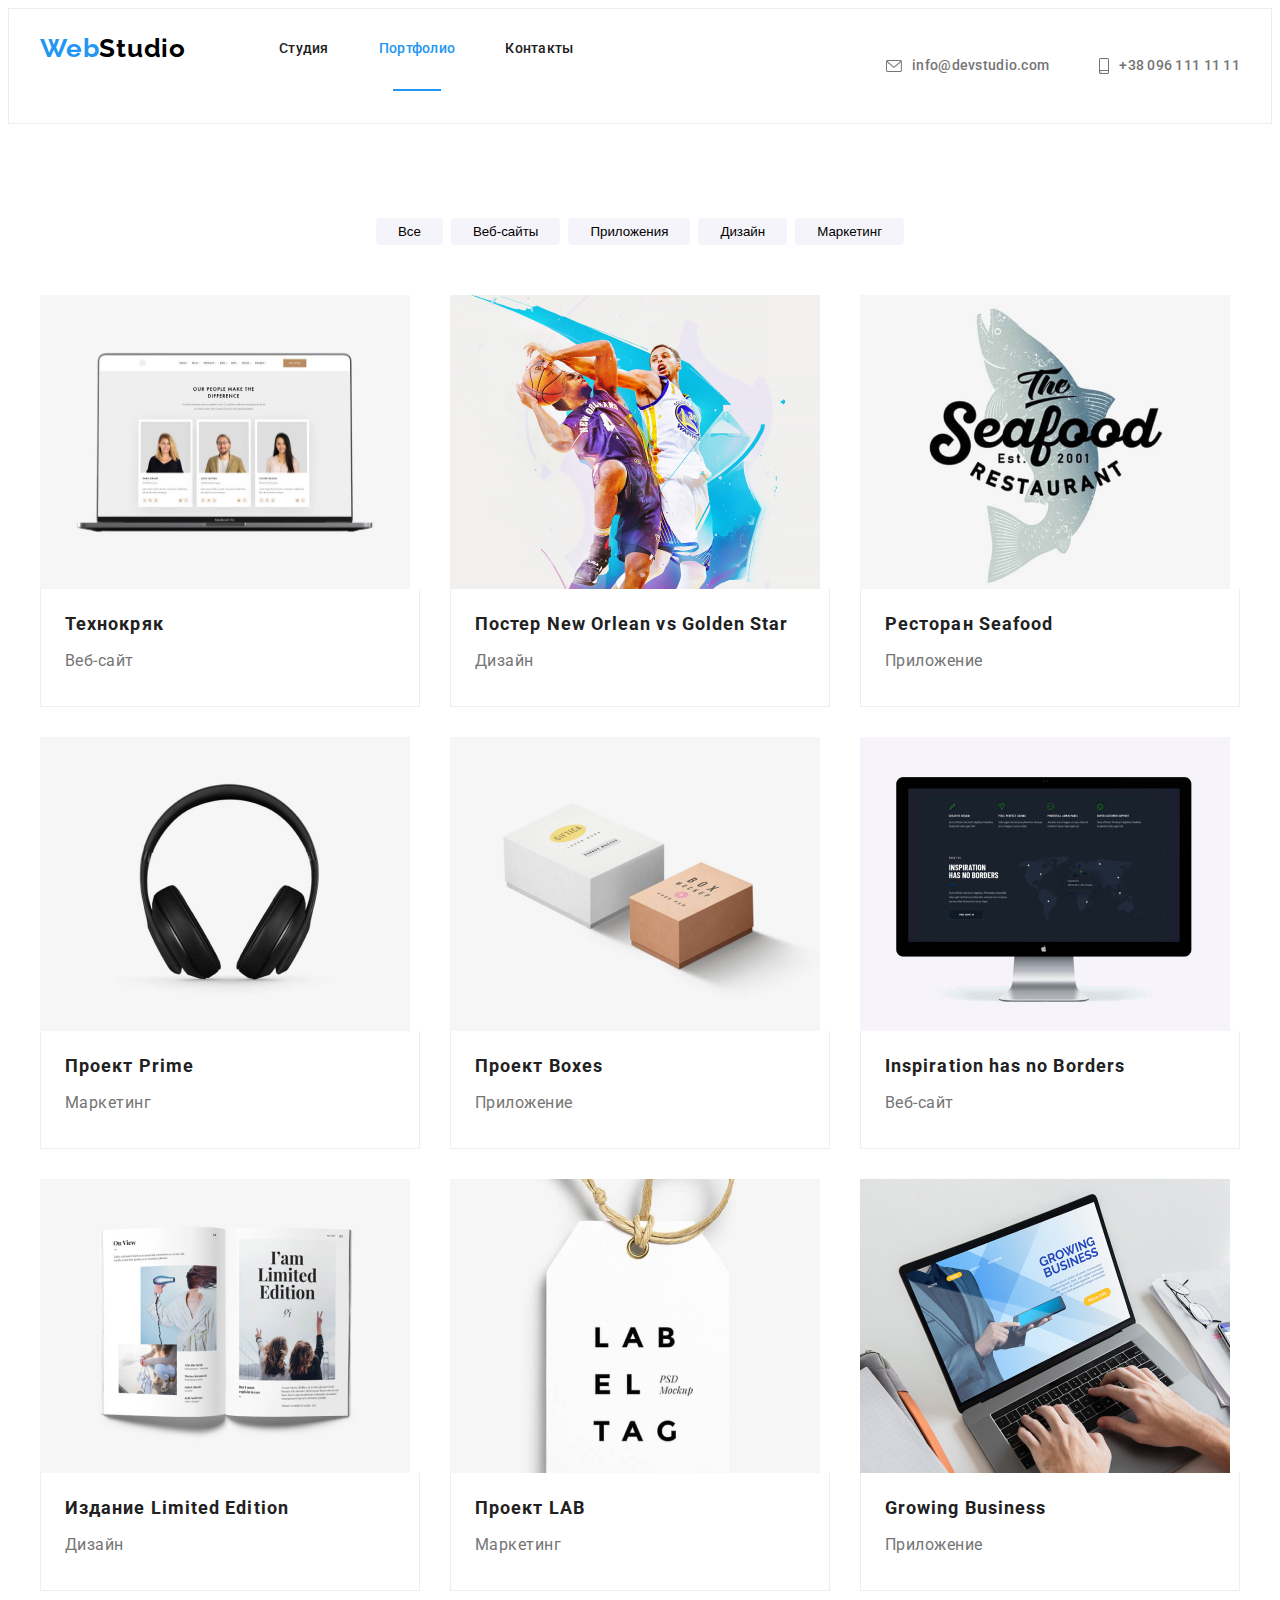
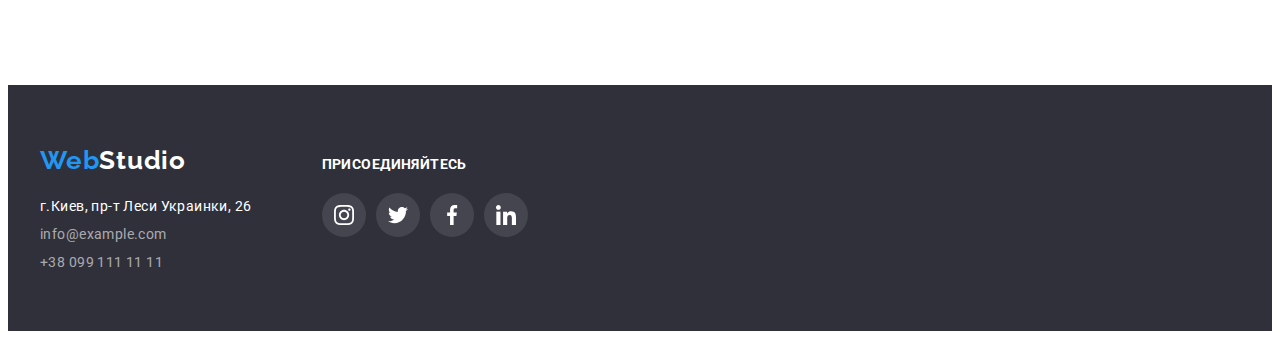
==== portfolio.html @ cdd76d54 "transition" ====
<!DOCTYPE html>
<html lang="ru">

<head>
    <meta http-equiv="X-UA-Compatible" content="IE=edge">
    <meta name="viewport" content="width=device-width, initial-scale=1.0">
    <title>WebStudio</title>
    <link rel="preconnect" href="https://fonts.gstatic.com">
    <link href="https://fonts.googleapis.com/css2?family=Raleway:wght@700&family=Roboto:wght@400;500;700;900&display=swap"
        rel="stylesheet">
    <link rel="stylesheet" href="https://cdnjs.cloudflare.com/ajax/libs/modern-normalize/1.0.0/modern-normalize.min.css"
        integrity="sha512-ISS7cAi1PEhQ8jnbJpJZMd29NlhNj4AWYyLOSp2CE/CsHxTCu+r+t0D2yoJudVrd0/8fTVPUVDzY5Tvli75u/g=="
        crossorigin="anonymous" />
    <link rel="stylesheet" href="./css/styles.css" />

</head>

<body>
    <header class="header">
        <div class="container">
            <nav class="navigation">
                <a class="logo-h link" href="/">Web<span class="logo-part">Studio</span></a>
                    <ul class="navigation-list list">
                    <li class="navigation-list-link">
                        <a class="navigation-link link" href="./index.html">Студия</a>
                    </li>
                    <li class="navigation-list-link">
                        <a class="navigation-link link current" href="./portfolio.html">Портфолио</a>
                    </li>
                    <li class="navigation-list-link">
                        <a class="navigation-link link" href="nav-list">Контакты</a>
                    </li>
                </ul>
            </nav>
    
        <ul class="contact list">
            <li class="contact-item">
                <a class="contact-link tel link" href="mailto:info@devstudio.com">
                    <svg class="contact-icon" width="16" height="12">
                        <use href="./images/symbol-defs.svg#icon-envelope">
                        </use>
                    </svg>
                    info@devstudio.com
                </a>
            </li>
            <li class="contact-item">
                <a class="contact-link link" href="tel:+380961111111">
                    <svg class="contact-icon" width="10" height="16">
                        <use href="./images/symbol-defs.svg#icon-smartphone">
                        </use>
                    </svg>
                    +38 096 111 11 11
                </a>
            </li>
        </ul>
            </div>
        </header>


    <main>
        <section class="portfolio-items">
            <div class="container">
        <h1 class="title-none visually-hidden">Портфолио</h1>
           <h2 class="title-none visually-hidden">Элементы портфолио</h2>
                   <ul class="btn-elements list">
               <li class="buttons-text"><button class="buttons-item" type="button">Все</button>
                </li>
               <li class="buttons-text"><button class="buttons-item" type="button">Веб-сайты</button>
                </li>
               <li class="buttons-text"><button class="buttons-item" type="button">Приложения</button>
                </li>
               <li class="buttons-text"><button class="buttons-item" type="button">Дизайн</button>
                </li>
               <li class="buttons-text"><button class="buttons-item" type="button">Маркетинг</button>
                </li>
              </ul>
           

           <ul  class="images-list list">
               <li class="list-images-item">
                <a class="list-img-link link" href="#">
                    <img src="./images/portfolio/tehno.jpg" alt="Сайт технокряк" width="370"  height="294">
                    <div class="img-comment">
                      <h3 class="images-text">Технокряк</h3>
                      <p class="kind">Веб-сайт</p>
                    </div>
                </a>
               </li>

               <li class="list-images-item" >
                 <a class="list-img-link link" href="#">
                   <img src="./images/portfolio/orlean.jpg" alt="Баскетболисты в игре" width="370"  height="294">
                    <div class="img-comment">
                     <h3 class="images-text">Постер New Orlean vs Golden Star</h3>
                     <p class="kind">Дизайн</p>
                    </div>
                </a>
              </li>

               <li class="list-images-item">
                 <a class="list-img-link link" href="#">
                    <img src="./images/portfolio/seefood.jpg" alt="Сайт ресторана морской еды" width="370"  height="294">
                    <div class="img-comment">
                      <h3 class="images-text">Ресторан Seafood</h3>
                     <p class="kind">Приложение</p>
                   </div>
                 </a>
             </li>

               <li class="list-images-item">
                <a class="list-img-link link" href="#">
                   <img src="./images/portfolio/prime.jpg" alt="Стильные наушники" width="370"  height="294">
                    <div class="img-comment">
                    <h3 class="images-text">Проект Prime</h3>
                    <p class="kind">Маркетинг</p>
                  </div>
                </a>
               </li>

               <li class="list-images-item">
                <a class="list-img-link link" href="#">
                  <img src="./images/portfolio/boxes.jpg" alt="Упаковочные коробки" width="370"  height="294">
                   <div class="img-comment">
                    <h3 class="images-text">Проект Boxes</h3>
                    <p class="kind">Приложение</p>
                  </div>
                </a>
               </li>

               <li class="list-images-item">
                 <a class="list-img-link link" href="#">
                   <img src="./images/portfolio/borders.jpg" alt="Экран с изображение карты мира" width="370"  height="294">
                    <div class="img-comment">
                      <h3 class="images-text">Inspiration has no Borders</h3>
                     <p class="kind">Веб-сайт</p>
                  </div>
                  </a>                     
               </li>

               <li class="list-images-item">
                 <a class="list-img-link link" href="#">
                   <img src="./images/portfolio/limited.jpg" alt="Книга в развернутом виде" width="370"  height="294">
                     <div class="img-comment">
                     <h3 class="images-text">Издание Limited Edition</h3>
                     <p class="kind">Дизайн</p>
                </div>
                </a>
               </li>

               <li class="list-images-item">
                <a class="list-img-link link" href="#">
                   <img src="./images/portfolio/lab.jpg" alt="Бирка с названием проекта LAB" width="370"  height="294">
                   <div class="img-comment">
                     <h3 class="images-text">Проект LAB</h3>
                     <p class="kind">Маркетинг</p>
                   </div>
                </a>
               </li>

               <li class="list-images-item">
                 <a class="list-img-link link" href="#">
                   <img src="./images/portfolio/business.jpg" alt="Работа за ноутбуком" width="370"  height="294">
                    <div class="img-comment">
                     <h3 class="images-text">Growing Business</h3>
                     <p class="kind">Приложение</p>
                    </div>
                 </a>
               </li>
           </ul>
        </div>
        </section>
    </main>

<!--Футер-->
<footer class="footer">
    <div class="footer-cont container">
        <div>
        <a class="logo-f link" href="">Web<span class="logo-part-2">Studio</span></a>
        <address class="address">
            <ul class="address-list list">
                <li class="address-list">
                    <a class="address-item link" href="https://goo.gl/maps/GovJGKpDvsFY9mse7" target='_blank'
                        rel="noopener norefferer"><span class="address-city">г.Киев,
                            пр-т Леси Украинки,
                            26</span></a>
                </li>
                <li class="address-list">
                    <a class=" address-item link" href="mailto:info@example.com">info@example.com</a>
                </li>
                <li class="address-list">
                    <a class="address-item link" href="tel:+380991111111">+38 099 111 11 11</a>
                </li>
            </ul>
        </address>
     </div>
        <div class="footer-icons">
            <p class="add-to-us">присоединяйтесь</p>
            <ul class="soc-net list">
                <li class="net-list-item">
                    <a class="net-list-link" href="#">
                        <svg class="soc-net-icons">
                            <use href="./images/symbol-defs.svg#icon-instagram"></use>
                        </svg>
                    </a>
                </li>
                <li class="net-list-item">
                    <a class="net-list-link" href="#">
                        <svg class="soc-net-icons">
                            <use href="./images/symbol-defs.svg#icon-twitter"></use>
                        </svg>
                    </a>
                </li>
                <li class="net-list-item">
                    <a class="net-list-link" href="#">
                        <svg class="soc-net-icons">
                            <use href="./images/symbol-defs.svg#icon-facebook"></use>
                        </svg>
                    </a>
                </li>
                <li class="net-list-item">
                    <a class="net-list-link" href="#">
                        <svg class="soc-net-icons">
                            <use href="./images/symbol-defs.svg#icon-linkedin"></use>
                        </svg>
                    </a>
                </li>
            </ul>
        </div>

    </div>
</footer>


</body>

</html>
---- css/styles.css ----
:root {
  --main-font: 'Roboto', sans-serif;
  --secondary-font: 'Raleway', sans-serif;
  --main-text-color: #212121;
  --accent-color: #2196f3;
  --first-text-color: #ffffff;
  --second-text-color: #757575;
  --team-buttons-color: #f5f4fa;
  --footer-color: #2f303a;
  --logo-color: #000000;
  --hero-color: #2f303a;
  --main-btn-color: #188ce8;
  --section-pt: 94px;
  --section-pb: 94px;
  --net-color: #afb1b8;
}

.link {
  text-decoration: none;
}

.address {
  font-style: normal;
}

.list {
  list-style: none;
}

.link.current {
  color: var(--accent-color);
}

body {
  font-family: var(--main-font);
  color: var(--main-text-color);
  background-color: var(--first-text-color);
}

h1,
h2,
h3,
h4,
h5,
h6,
p {
  margin: 0;
}

ul,
ol {
  padding: 0;
  margin: 0;
}

img {
  display: block;
}

.container {
  width: 1200px;
  padding-left: 15px;
  padding-right: 15px;
  align-items: center;
  margin: 0 auto;
}

/*           header           */

.navigation {
  display: flex;
}

.header {
  border: 1px solid #ececec;
}

.header .container {
  display: flex;
  align-items: center;
}

.contact {
  display: flex;
  margin-left: auto;
}

.contact-item:not(:last-child) {
  margin-right: 50px;
  align-items: end;
}

.contact-link {
  display: flex;
  align-items: center;
  padding-top: 32px;
  padding-bottom: 32px;
  font-weight: 500;
  font-size: 14px;
  line-height: 1.14;
  letter-spacing: 0.02em;
  color: var(--second-text-color);
  transition-duration: 250ms;
  transition-timing-function:  cubic-bezier(0.4, 0, 0.2, 1);
}

.contact-link:hover,
.contact-link:focus {
  color: var(--accent-color);
}

.contact-icon {
  margin-right: 10px;
  fill: currentColor;
}

.logo-h {
  margin-right: 93px;
  padding-top: 24px;
  padding-bottom: 25px;
  font-family: var(--secondary-font);
  font-weight: 700;
  font-size: 26px;
  line-height: 1.19;
  letter-spacing: 0.03em;
  color: var(--accent-color);
}

.logo-f {
  font-family: var(--secondary-font);
  font-weight: 700;
  font-size: 26px;
  line-height: 1.19;
  letter-spacing: 0.03em;
  color: var(--accent-color);
}

.logo-part {
  color: var(--logo-color);
}

.navigation-list {
  display: flex;
}

.navigation-list-link:not(:last-child) {
  margin-right: 50px;
}

.navigation-link {
  display: block;
  padding-bottom: 32px;
  padding-top: 32px;
  min-height: 16px;
  font-weight: 500;
  font-size: 14px;
  line-height: 1.14;
  letter-spacing: 0.02em;
  color: var(--main-text-color);
  transition-duration: 250ms;
  transition-timing-function:  cubic-bezier(0.4, 0, 0.2, 1);
}

.navigation-link:hover,
.navigation-link:focus {
  color: var(--accent-color);
}


.current::after {
display: block;
content: "";
width: 48px;
height: 2px;
background-color: var(--accent-color);
margin: 0 auto;
margin-top: 32px;


color: --accent-color;
}

/*           END header           */

/*             hero             */
.hero {
  margin: 0 auto;
  background: var(--hero-color);
  max-width: 1600px;
  min-height: 600px;
  text-align: center;
  background-image: linear-gradient(
      rgba(47, 48, 58, 0.4),
      rgba(47, 48, 58, 0.4)
    ),
    url('../images/bg-hero.jpg');
}

.hero .container {
  padding: 200px 0px;
  text-align: center;
  max-width: 696px;
}

.main-title {
  text-align: center;
  margin-bottom: 30px;
  font-weight: 900;
  font-size: 44px;
  line-height: 1.36;
  letter-spacing: 0.06em;
  text-transform: uppercase;
  color: var(--first-text-color);
}

.main-btn {
  padding: 10px 32px;
  padding-top: 10px;
  padding-bottom: 10px;
  min-width: 200px;
  font-weight: 700;
  font-size: 16px;
  line-height: 1.88;
  letter-spacing: 0.06em;
  color: var(--first-text-color);
  background: var(--accent-color);
  box-shadow: 0px 4px 4px rgba(0, 0, 0, 0.15);
  border-radius: 4px;
  cursor: pointer;
  transition-duration: 250ms;
  transition-timing-function:  cubic-bezier(0.4, 0, 0.2, 1); 
}

.main-btn:hover,
.main-btn:focus {
  background: var(--main-btn-color);
  cursor: pointer;
}

/*         END    hero             */

/*             advantages             */
.advantages {
  padding-top: var(--section-pt);
  padding-bottom: var(--section-pb);
}

.title-list {
  display: flex;
}

.title-item-icon {
  width: 70px;
  height: 70px;
}

.title-icons {
  display: flex;
  justify-content: center;
  align-items: center;
  margin-bottom: 30px;
  width: 270px;
  height: 120px;
  background-color: var(--team-buttons-color);
  border: none;
  border-radius: 4px;
}

.visually-hidden {
  position: absolute !important;
  clip: rect(1px 1px 1px 1px); /* IE6, IE7 */
  clip: rect(1px, 1px, 1px, 1px);
  padding: 0 !important;
  border: 0 !important;
  height: 1px !important;
  width: 1px !important;
  overflow: hidden;
}

/* чем мы занимаемся */

.about {
  padding-bottom: var(--section-pb);
}

.title-list {
  margin-left: -30px;
}

.title {
  font-weight: 700;
  font-size: 36px;
  line-height: 1.17;
  letter-spacing: 0.03em;
  text-align: center;
}

.about-item {
  display: flex;
  margin-top: 50px;
  margin-left: -30px;
}

.about-image {
 margin-left: 30px;
flex-basis: calc(100% / 3-30px);
}


.tumb > .about-work {
  position: absolute;
  display: block;
left: 0;
bottom: 0;
margin: 0 auto;
padding-top: 27px;
padding-bottom: 27px;
width: 100%;
}

.tumb {
  position: relative;
}


.about-work {
font-family: var(--main-font);
font-weight: bold;
font-size: 14px;
line-height: 1.14;
text-align: center;
letter-spacing: 0.03em;
text-transform: uppercase;
color: var(--first-text-color);
background: rgba(47, 48, 58, 0.8);
}


/* ВСЕМ ХОВЕРАМ   
transition-duration: 250ms;
transition-timing-function:  cubic-bezier(0.4, 0, 0.2, 1);  */


.title-item-el {
  font-weight: 700;
  font-size: 14px;
  line-height: 1.14;
  letter-spacing: 0.03em;
  text-transform: uppercase;
  color: var(--main-text-color);
}

.title-item-cont {
  margin-top: 10px;
  font-size: 14px;
  line-height: 1.71;
  letter-spacing: 0.03em;
  color: var(--second-text-color);
}

.title-item {
  margin-left: 30px;
  max-width: 270px;
}

/*            EMD advantages             */

/*             team             */
.team-list {
  display: flex;
  margin-top: 50px;
  margin-left: -30px;
}

.team-item {
  margin-left: 30px;
  flex-basis: calc(100% / 4 - 30px);
  box-shadow: 0px 1px 3px rgba(0, 0, 0, 0.12), 0px 1px 1px rgba(0, 0, 0, 0.14),
    0px 2px 1px rgba(0, 0, 0, 0.2);
  border-radius: 0px 0px 4px 4px;
}

.team-item-inform {
  text-align: center;
  padding-top: 30px;
  padding-bottom: 30px;
  padding-left: 15px;
  padding-right: 15px;
  border: 1px solid #eeeeee;
  background-color: var(--first-text-color);
}

.team-member {
  margin-bottom: 10px;
  font-weight: 500;
  font-size: 16px;
  line-height: 1.19;
  letter-spacing: 0.03em;
  color: var(--main-text-color);
}

.team-item-position {
  font-size: 16px;
  line-height: 1.19;
  letter-spacing: 0.03em;
  color: var(--second-text-color);
  margin-bottom: 16px;
}

.our-team {
  padding-bottom: var(--section-pb);
  padding-top: var(--section-pt);
  background: var(--team-buttons-color);
  margin: 0 auto;
}

.soc-networks {
  display: flex;
  margin: 0 auto;
  justify-content: space-between;
  padding-left: 17px;
  padding-right: 17px;
}

.soc-networks-icons {
  width: 20px;
  height: 20px;
}

.networks-list-link {
  display: flex;
  justify-content: center;
  align-items: center;
  width: 44px;
  height: 44px;
  border-radius: 50%;
  background-color: var(--first-text-color);
  fill: var(--net-color);
  transition-duration: 250ms;
  transition-timing-function:  cubic-bezier(0.4, 0, 0.2, 1);
}

.networks-list-link:hover,
.networks-list-link:focus {
  background-color: var(--accent-color);
  fill: var(--first-text-color);
}

/*           END  team             */

/*              Clients             */

.title-clients {
  font-family: var(--main-font);
  font-style: normal;
  font-weight: bold;
  font-size: 36px;
  line-height: 1.17;
  text-align: center;
  letter-spacing: 0.03em;
}

.сonst-clients {
  padding-top: var(--section-pt);
  padding-bottom: var(--section-pb);
  background-color: var(--first-text-color);
}

.clients {
  display: flex;
  align-items: center;
  justify-content: center;
  margin-left: -30px;
  margin-top: 50px;
}

.clients-item {
  display: flex;
  align-items: center;
  justify-content: center;
  flex-basis: calc(100% / 6 - 30px);
  margin-left: 30px;
}

.clients-item-link {
  display: flex;
  align-items: center;
  justify-content: center;
  height: 90px;
  width: 100%;
  fill: var(--net-color);
  border: 1px solid var(--net-color);
  border-radius: 4px;
  transition-duration: 250ms;
  transition-timing-function:  cubic-bezier(0.4, 0, 0.2, 1);
}

.clients-item-link:hover,
.clients-item-link:focus {
  border: 1px solid var(--accent-color);
}

.clients-item-link:hover .clients-item-icon,
.clients-item-link:focus .clients-item-icon {
  fill: var(--accent-color);
}

/*             footer             */

.footer {
  padding-top: 60px;
  padding-bottom: 60px;
  margin: 0 auto;
  background: var(--footer-color);
}

.address {
  margin-top: 20px;
}

.address-list:not(:first-child) {
  margin-top: 9px;
}

.address-item {
  font-size: 14px;
  line-height: 1, 71;
  letter-spacing: 0.03em;
  color: rgba(255, 255, 255, 0.6);
}
.address-city {
  color: var(--first-text-color);
}

.footer-logo {
  font-family: var(--secondary-font);
  font-size: 26px;
  font-weight: 700;
  line-height: 1.19;
  letter-spacing: 0.03em;
  text-align: left;
  color: var(--accent-color);
}

.logo-part-2 {
  color: var(--first-text-color);
}

.soc-net {
  display: flex;
  justify-content: space-between;
}

.net-list-item:not(:last-child) {
  margin-right: 10px;
}

.soc-net-icons {
  width: 20px;
  height: 20px;
}

.net-list-link {
  display: flex;
  justify-content: center;
  align-items: center;
  width: 44px;
  height: 44px;
  border-radius: 50%;
  background-color: rgba(255, 255, 255, 0.1);
  fill: var(--first-text-color);
  transition-duration: 250ms;
  transition-timing-function:  cubic-bezier(0.4, 0, 0.2, 1);
}

.net-list-link:hover,
.net-list-link:focus {
  background-color: var(--accent-color);
}

.footer-cont {
  display: flex;
  align-items: baseline;
}

.footer-icons {
  margin-left: 70px;
}

.add-to-us {
  margin-bottom: 20px;
  display: block;
  font-family: var(--main-font);
  font-style: normal;
  font-weight: bold;
  font-size: 14px;
  line-height: 1.14;
  letter-spacing: 0.03em;
  text-transform: uppercase;
  color: var(--first-text-color);
}

/*         END    footer             */

/*             PORTFOLIO             */

.portfolio-items {
  padding-top: var(--section-pt);
  padding-bottom: var(--section-pb);
}

.btn-elements {
  display: flex;
  justify-content: center;
  margin-bottom: 50px;
}

.images-list {
  display: flex;
  margin-left: -30px;
  flex-wrap: wrap;
}

.list-images-item {
  flex-basis: calc(100% / 3 - 30px);
  margin-left: 30px;
  }

.list-images-item:hover,
.list-images-item:focus {
  box-shadow: 0px 4px 4px rgba(0, 0, 0, 0.25);
}



.list-images-item:nth-child(-n + 6) {
  margin-bottom: 30px;
}

.img-comment {
  padding-left: 24px;
  padding-right: 24px;
  padding-top: 17px;
  padding-bottom: 30px;
  border: 1px solid #eeeeee;
  border-top: none;
}

.buttons-item {
  padding: 6px 22px;
  background: var(--team-buttons-color);
  border-radius: 4px;
  border: 0px;
  cursor: pointer;
  transition-duration: 1000ms;
  transition-timing-function:  cubic-bezier(0.4, 0, 0.2, 1);
}

.buttons-item:hover,
.buttons-item:focus {
  background-color: var(--accent-color);
  color: var(--first-text-color);
  box-shadow: 0px 3px 1px rgba(0, 0, 0, 0.1), 0px 1px 2px rgba(0, 0, 0, 0.08),
    0px 2px 2px rgba(0, 0, 0, 0.12);
}

.buttons-text:not(:first-child) {
  margin-left: 8px;
}

.buttons-text {
  font-weight: 500;
  font-size: 16px;
  line-height: 1.63;
  letter-spacing: 0.03em;
  color: var(--main-text-color);
}



.images-text {
  font-weight: 700;
  font-size: 18px;
  line-height: 2;
  letter-spacing: 0.06em;
  color: var(--main-text-color);
}

.kind {
  margin-top: 4px;
  font-size: 16px;
  line-height: 1.88;
  letter-spacing: 0.03em;
  color: var(--second-text-color);
}
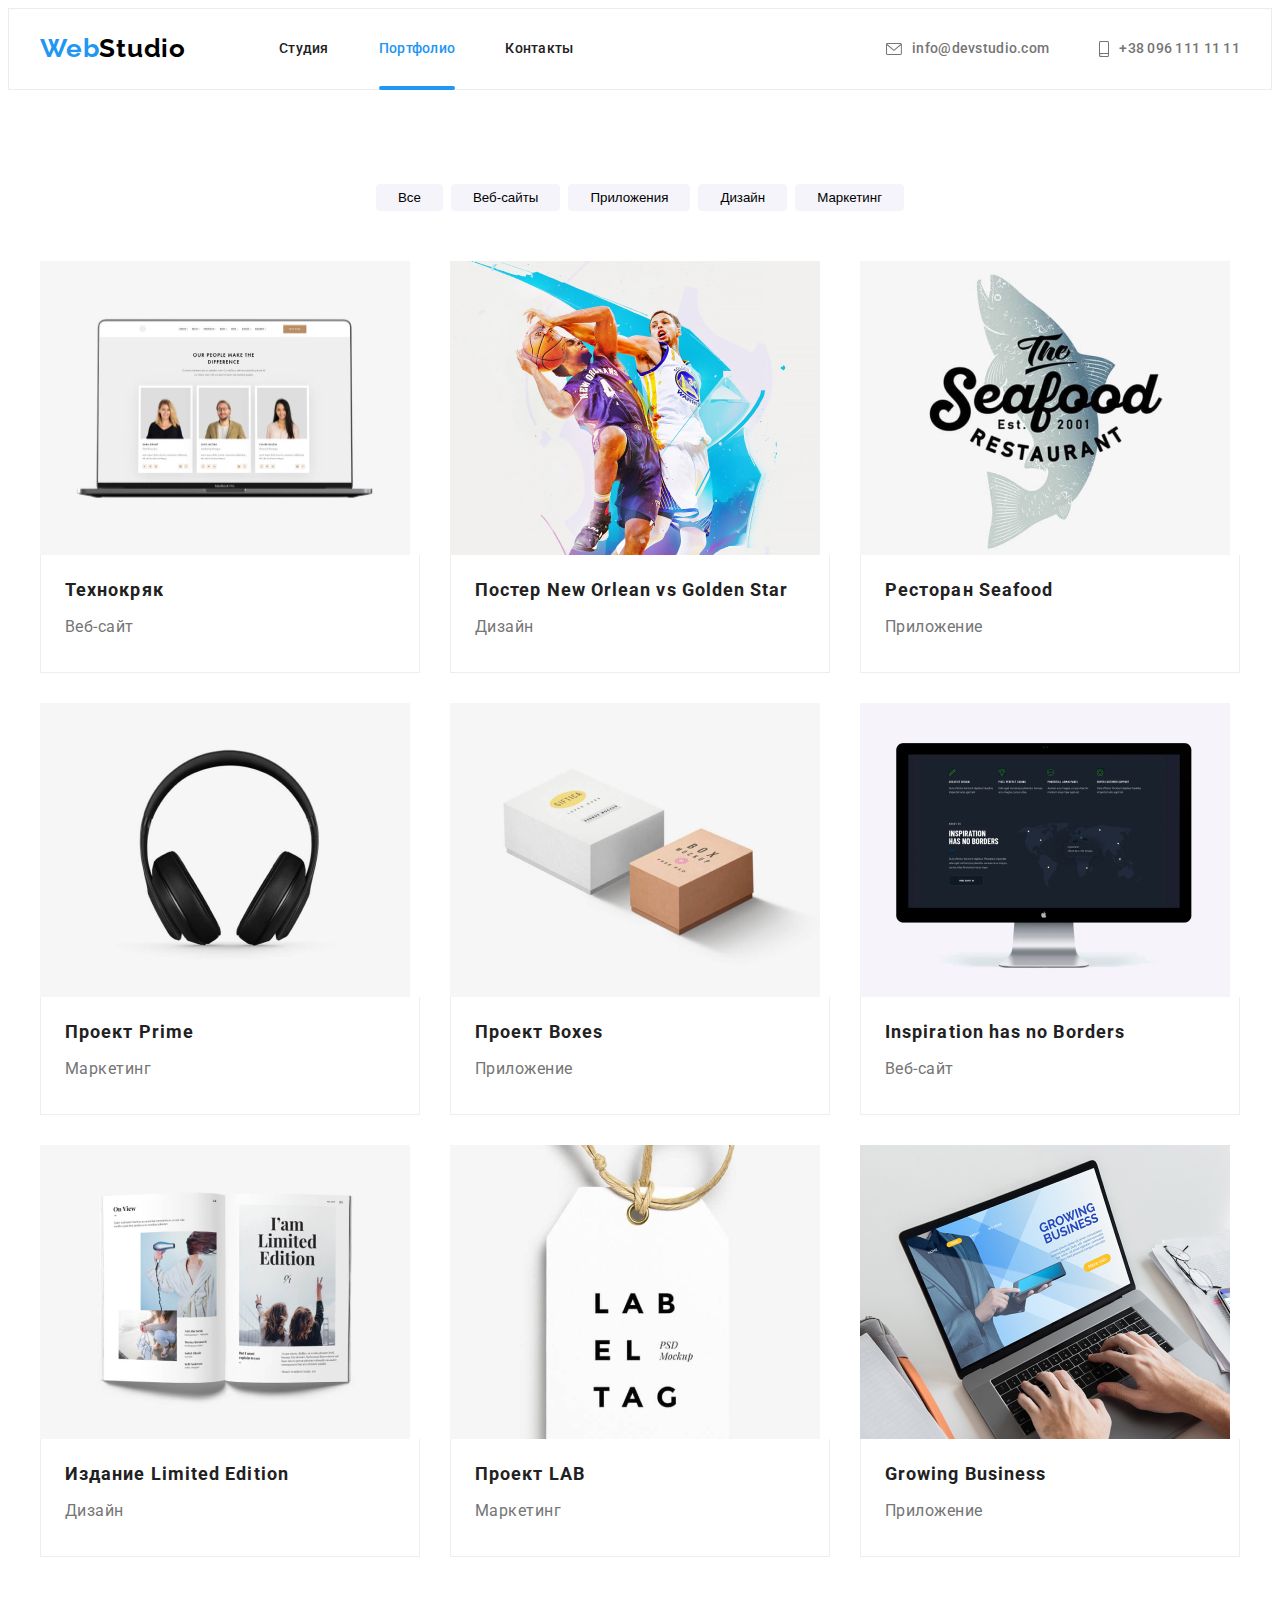
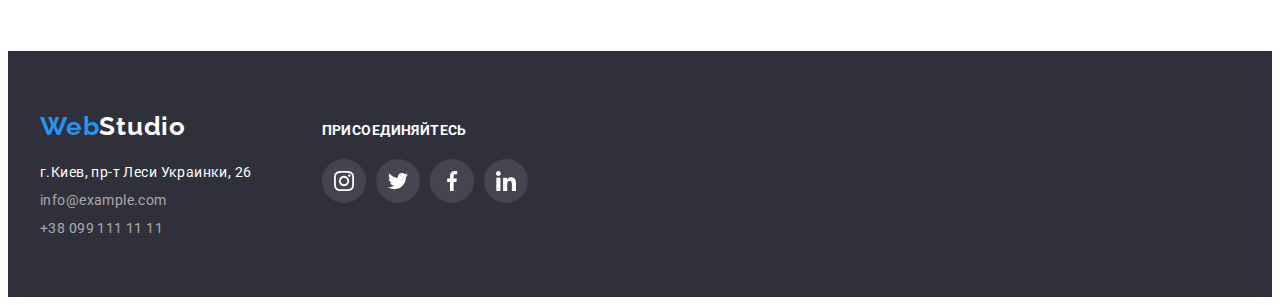
==== commit 86c96d7b: "коррекция кнопки close" ====
--- a/portfolio.html
+++ b/portfolio.html
@@ -78,8 +78,13 @@
 
            <ul  class="images-list list">
                <li class="list-images-item">
+                <div class="picture">
                 <a class="list-img-link link" href="#">
                     <img src="./images/portfolio/tehno.jpg" alt="Сайт технокряк" width="370"  height="294">
+                <p class="text-for-item">Технокряк это современная площадка распространения коронавируса. Компании используют эту
+                    платформу для цифрового шпионажа
+                    и атак на защищённые сервера конкурентов.</p>
+                </div>
                     <div class="img-comment">
                       <h3 class="images-text">Технокряк</h3>
                       <p class="kind">Веб-сайт</p>
@@ -88,18 +93,29 @@
                </li>
 
                <li class="list-images-item" >
-                 <a class="list-img-link link" href="#">
-                   <img src="./images/portfolio/orlean.jpg" alt="Баскетболисты в игре" width="370"  height="294">
-                    <div class="img-comment">
+                    <div class="picture">
+                 <a class="list-img-link link" href="#">
+                 <img src="./images/portfolio/orlean.jpg" alt="Баскетболисты в игре" width="370"  height="294">
+                <p class="text-for-item">Технокряк это современная площадка распространения коронавируса. Компании используют эту
+                    платформу для цифрового шпионажа
+                    и атак на защищённые сервера конкурентов.</p>
+                </div>
+                   <div class="img-comment">
                      <h3 class="images-text">Постер New Orlean vs Golden Star</h3>
                      <p class="kind">Дизайн</p>
                     </div>
+
                 </a>
               </li>
 
                <li class="list-images-item">
+                <div class="picture">
                  <a class="list-img-link link" href="#">
                     <img src="./images/portfolio/seefood.jpg" alt="Сайт ресторана морской еды" width="370"  height="294">
+                    <p class="text-for-item">Технокряк это современная площадка распространения коронавируса. Компании используют эту
+                        платформу для цифрового шпионажа
+                        и атак на защищённые сервера конкурентов.</p>
+                    </div>
                     <div class="img-comment">
                       <h3 class="images-text">Ресторан Seafood</h3>
                      <p class="kind">Приложение</p>
@@ -108,9 +124,14 @@
              </li>
 
                <li class="list-images-item">
+                <div class="picture">
                 <a class="list-img-link link" href="#">
                    <img src="./images/portfolio/prime.jpg" alt="Стильные наушники" width="370"  height="294">
-                    <div class="img-comment">
+                    <p class="text-for-item">Технокряк это современная площадка распространения коронавируса. Компании используют эту
+                        платформу для цифрового шпионажа
+                        и атак на защищённые сервера конкурентов.</p>
+                    </div>
+                   <div class="img-comment">
                     <h3 class="images-text">Проект Prime</h3>
                     <p class="kind">Маркетинг</p>
                   </div>
@@ -118,9 +139,14 @@
                </li>
 
                <li class="list-images-item">
+                <div class="picture">
                 <a class="list-img-link link" href="#">
                   <img src="./images/portfolio/boxes.jpg" alt="Упаковочные коробки" width="370"  height="294">
-                   <div class="img-comment">
+                <p class="text-for-item">Технокряк это современная площадка распространения коронавируса. Компании используют эту
+                    платформу для цифрового шпионажа
+                    и атак на защищённые сервера конкурентов.</p>
+                </div>
+                  <div class="img-comment">
                     <h3 class="images-text">Проект Boxes</h3>
                     <p class="kind">Приложение</p>
                   </div>
@@ -128,9 +154,14 @@
                </li>
 
                <li class="list-images-item">
+                <div class="picture">
                  <a class="list-img-link link" href="#">
                    <img src="./images/portfolio/borders.jpg" alt="Экран с изображение карты мира" width="370"  height="294">
-                    <div class="img-comment">
+                    <p class="text-for-item">Технокряк это современная площадка распространения коронавируса. Компании используют эту
+                        платформу для цифрового шпионажа
+                        и атак на защищённые сервера конкурентов.</p>
+                    </div>
+                   <div class="img-comment">
                       <h3 class="images-text">Inspiration has no Borders</h3>
                      <p class="kind">Веб-сайт</p>
                   </div>
@@ -138,9 +169,14 @@
                </li>
 
                <li class="list-images-item">
+                <div class="picture">
                  <a class="list-img-link link" href="#">
                    <img src="./images/portfolio/limited.jpg" alt="Книга в развернутом виде" width="370"  height="294">
-                     <div class="img-comment">
+                    <p class="text-for-item">Технокряк это современная площадка распространения коронавируса. Компании используют эту
+                        платформу для цифрового шпионажа
+                        и атак на защищённые сервера конкурентов.</p>
+                    </div>
+                   <div class="img-comment">
                      <h3 class="images-text">Издание Limited Edition</h3>
                      <p class="kind">Дизайн</p>
                 </div>
@@ -149,7 +185,12 @@
 
                <li class="list-images-item">
                 <a class="list-img-link link" href="#">
+                    <div class="picture">
                    <img src="./images/portfolio/lab.jpg" alt="Бирка с названием проекта LAB" width="370"  height="294">
+                    <p class="text-for-item">Технокряк это современная площадка распространения коронавируса. Компании используют эту
+                        платформу для цифрового шпионажа
+                        и атак на защищённые сервера конкурентов.</p>
+                    </div>
                    <div class="img-comment">
                      <h3 class="images-text">Проект LAB</h3>
                      <p class="kind">Маркетинг</p>
@@ -158,9 +199,15 @@
                </li>
 
                <li class="list-images-item">
-                 <a class="list-img-link link" href="#">
+                <div class="picture">
+                 <a class="list-img-link link" href="#">
+                 
                    <img src="./images/portfolio/business.jpg" alt="Работа за ноутбуком" width="370"  height="294">
-                    <div class="img-comment">
+                   <p class="text-for-item">Технокряк это современная площадка распространения коронавируса. Компании используют эту
+                    платформу для цифрового шпионажа
+                    и атак на защищённые сервера конкурентов.</p>
+                </div>
+                     <div class="img-comment">
                      <h3 class="images-text">Growing Business</h3>
                      <p class="kind">Приложение</p>
                     </div>
--- a/css/styles.css
+++ b/css/styles.css
@@ -100,6 +100,7 @@
   line-height: 1.14;
   letter-spacing: 0.02em;
   color: var(--second-text-color);
+  transition-property: color;
   transition-duration: 250ms;
   transition-timing-function:  cubic-bezier(0.4, 0, 0.2, 1);
 }
@@ -157,6 +158,7 @@
   line-height: 1.14;
   letter-spacing: 0.02em;
   color: var(--main-text-color);
+  transition-property: color;
   transition-duration: 250ms;
   transition-timing-function:  cubic-bezier(0.4, 0, 0.2, 1);
 }
@@ -166,19 +168,23 @@
   color: var(--accent-color);
 }
 
+.current {
+  position: relative;
+}
 
 .current::after {
+position: absolute;
 display: block;
 content: "";
-width: 48px;
-height: 2px;
+padding-top: -32px;
+width: 100%;
+height: 4px;
+bottom: -1px;
+border-radius: 2px;
 background-color: var(--accent-color);
-margin: 0 auto;
-margin-top: 32px;
-
-
 color: --accent-color;
 }
+
 
 /*           END header           */
 
@@ -227,15 +233,72 @@
   box-shadow: 0px 4px 4px rgba(0, 0, 0, 0.15);
   border-radius: 4px;
   cursor: pointer;
+  transition-property: background-color;
   transition-duration: 250ms;
   transition-timing-function:  cubic-bezier(0.4, 0, 0.2, 1); 
 }
+
 
 .main-btn:hover,
 .main-btn:focus {
   background: var(--main-btn-color);
   cursor: pointer;
 }
+
+.backdrop {
+  position: fixed;
+  top: 0;
+  left: 0;
+  width: 100vw;
+  height: 100vh;
+  background-color: rgba(0, 0, 0, 0.2);
+  opacity: 1;
+  transition:  opacity  250ms cubic-bezier(0.4, 0, 0.2, 1);
+}
+
+.backdrop.is-hidden {
+  opacity: 0;
+  pointer-events: none;  
+  visibility: hidden;  
+}
+
+.backdrop.is-hidden .modal-window {
+  transform: translate(-50%, -50%)  scale(0.6);
+}
+
+.modal-window {
+  position: absolute;
+  top: 50%;
+  left: 50%;
+  transform: translate(-50%, -50%) scale(1); 
+  transition: transform 250ms cubic-bezier(0.4, 0, 0.2, 1);
+  min-height: 581px;
+  min-width: 528px;
+   background-color: #FFFFFF;
+  box-shadow: 0px 1px 3px rgba(0, 0, 0, 0.12), 0px 1px 1px rgba(0, 0, 0, 0.14), 0px 2px 1px rgba(0, 0, 0, 0.2);
+  border-radius: 4px;
+}
+
+
+.close {
+  position: absolute;
+  top: 8px;
+  right: 8px;
+  padding: 0;
+  border-radius: 50%;
+  border: none;
+  cursor: pointer;
+  height: 30px;
+  width: 30px;
+  background-color: var(--first-text-color);
+  }
+
+  .close-icon {
+    width: 100%;
+    height: 100%;
+  }
+
+   
 
 /*         END    hero             */
 
@@ -336,10 +399,6 @@
 }
 
 
-/* ВСЕМ ХОВЕРАМ   
-transition-duration: 250ms;
-transition-timing-function:  cubic-bezier(0.4, 0, 0.2, 1);  */
-
 
 .title-item-el {
   font-weight: 700;
@@ -425,6 +484,9 @@
 .soc-networks-icons {
   width: 20px;
   height: 20px;
+  transition-property: fill;
+  transition-duration: 250ms;
+  transition-timing-function:  cubic-bezier(0.4, 0, 0.2, 1);
 }
 
 .networks-list-link {
@@ -436,6 +498,7 @@
   border-radius: 50%;
   background-color: var(--first-text-color);
   fill: var(--net-color);
+  transition-property: background-color;
   transition-duration: 250ms;
   transition-timing-function:  cubic-bezier(0.4, 0, 0.2, 1);
 }
@@ -482,7 +545,7 @@
   margin-left: 30px;
 }
 
-.clients-item-link {
+  .clients-item-link {
   display: flex;
   align-items: center;
   justify-content: center;
@@ -491,10 +554,17 @@
   fill: var(--net-color);
   border: 1px solid var(--net-color);
   border-radius: 4px;
-  transition-duration: 250ms;
-  transition-timing-function:  cubic-bezier(0.4, 0, 0.2, 1);
-}
-
+   transition-property:  border;
+  transition-duration: 250ms;
+  transition-timing-function: cubic-bezier(0.4, 0, 0.2, 1);
+}
+
+
+.clients-item-icon {
+   transition-property: fill;
+  transition-duration: 250ms;
+  transition-timing-function: cubic-bezier(0.4, 0, 0.2, 1);
+}
 .clients-item-link:hover,
 .clients-item-link:focus {
   border: 1px solid var(--accent-color);
@@ -504,7 +574,6 @@
 .clients-item-link:focus .clients-item-icon {
   fill: var(--accent-color);
 }
-
 /*             footer             */
 
 .footer {
@@ -569,6 +638,7 @@
   border-radius: 50%;
   background-color: rgba(255, 255, 255, 0.1);
   fill: var(--first-text-color);
+  transition-property: background-color;
   transition-duration: 250ms;
   transition-timing-function:  cubic-bezier(0.4, 0, 0.2, 1);
 }
@@ -631,7 +701,33 @@
   box-shadow: 0px 4px 4px rgba(0, 0, 0, 0.25);
 }
 
-
+.picture {
+  position: relative;
+    overflow: hidden;
+}
+
+.text-for-item {
+  position: absolute;
+  top: 0;
+  left: 0;
+  padding: 63px 24px;
+  font-family: var(--main-font);
+  font-size: 18px;
+  line-height: 1.56;
+  letter-spacing: 0.03em;
+  color: var(--first-text-color);
+  background-color: var(--accent-color);
+  opacity: 0;
+  transform: translateY(100%);
+  transition: transform 250ms cubic-bezier(0.4, 0, 0.2, 1);
+ }
+
+
+
+.list-images-item:hover .text-for-item {
+  opacity: 1;
+  transform: translateY(0);
+}
 
 .list-images-item:nth-child(-n + 6) {
   margin-bottom: 30px;
@@ -652,7 +748,8 @@
   border-radius: 4px;
   border: 0px;
   cursor: pointer;
-  transition-duration: 1000ms;
+  transition-property: background-color, color;
+  transition-duration: 250ms;
   transition-timing-function:  cubic-bezier(0.4, 0, 0.2, 1);
 }
 
@@ -677,7 +774,6 @@
 }
 
 
-
 .images-text {
   font-weight: 700;
   font-size: 18px;
